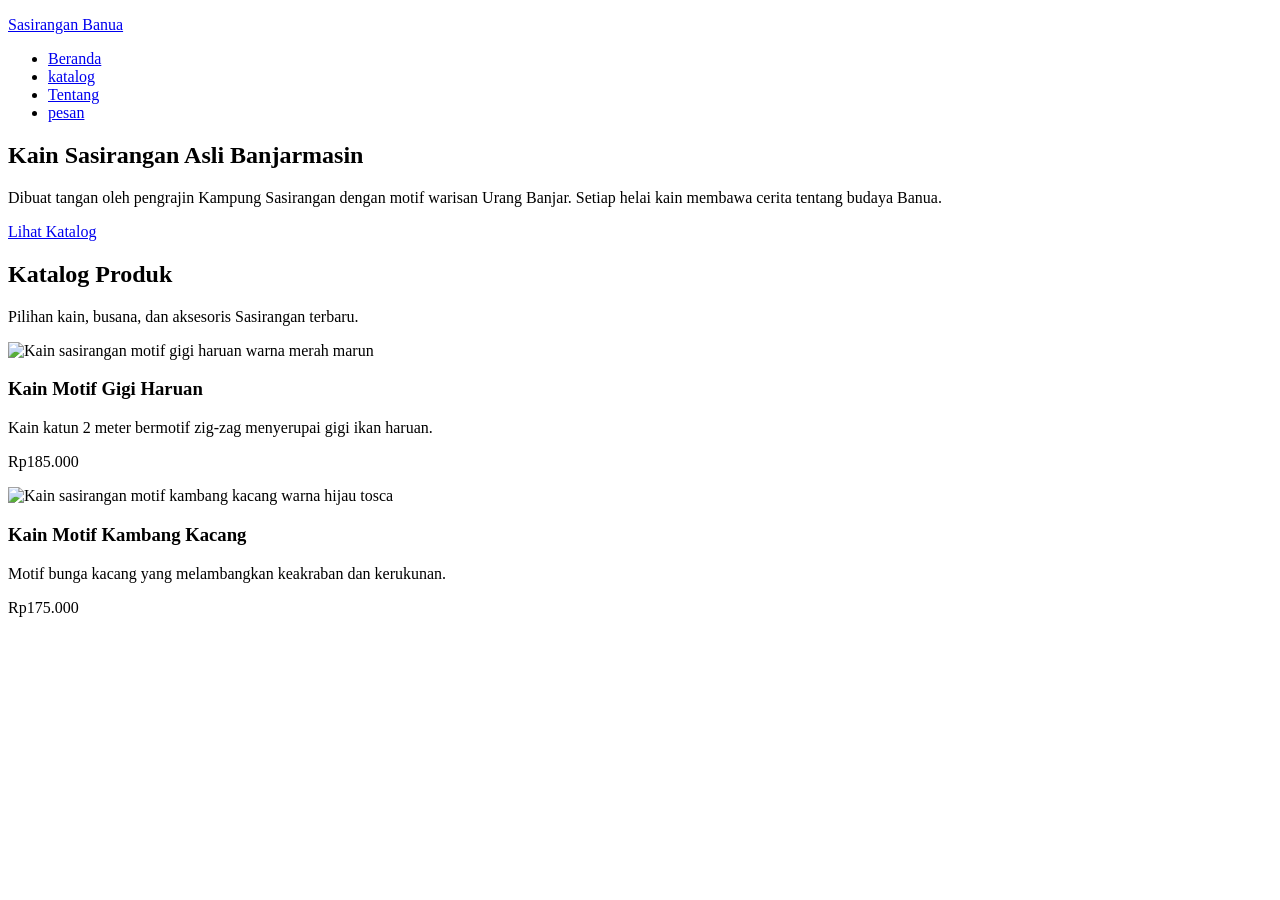
==== index.html @ 01928a01 "Tambah hero dan katalog 6 produk" ====
<!DOCTYPE html>
<html lang="id">
<head>
  <meta charset="UTF-8">
  <meta name="viewport" content="width=device-width", initial-scale="1.0">
  <meta name="description" content="Katalog Kain dan busana sasirangan khas banjarmasin. 
    Karya pengrajinan lokal.">
  <title>Sasirangan Banua | Kain Khas Banjar</title>
</head>
<body>

</body>
</html> 

<!-- ==== Header & Navigasi ==== -->
<header class="header-situs">
  <p class="logo"><a href="index.html">Sasirangan Banua</a></p>
  <nav aria-label ="Navigasi utama">
    <ul class="menu">
      <li><a href="index.html" aria-current="page">Beranda</a></li>
      <li><a href="#katalog">katalog</a></li>
      <li><a href="#tentang">Tentang</a></li>
      <li><a href="kontak.html">pesan</a></li>
    </ul>
  </nav>
</header>

<main> 
  <!-- ========== HERO ========== --> 
  <section class="hero" id="beranda"> 
    <h1>Kain Sasirangan Asli Banjarmasin</h1> 
    <p>Dibuat tangan oleh pengrajin Kampung Sasirangan dengan motif warisan Urang Banjar. 
      Setiap helai kain membawa cerita tentang budaya Banua.</p> 
    <a class="tombol" href="#katalog">Lihat Katalog</a> 
  </section>

  <!-- ========== KATALOG ========== --> 
<section class="bagian" id="katalog"> 
  <h2>Katalog Produk</h2> 
  <p>Pilihan kain, busana, dan aksesoris Sasirangan terbaru.</p> 
 
  <div class="katalog-grid"> 
    <article class="kartu"> 
      <img src="img/gigi-haruan.svg" alt="Kain sasirangan motif gigi haruan warna merah marun" 
        width="600" height="400"> 
      <div class="kartu-isi"> 
        <h3>Kain Motif Gigi Haruan</h3> 
        <p>Kain katun 2 meter bermotif zig-zag menyerupai gigi ikan haruan.</p> 
        <p class="harga">Rp185.000</p> 
      </div> 
    </article> 
 
    <article class="kartu"> 
      <img src="img/kambang-kacang.svg" alt="Kain sasirangan motif kambang kacang warna hijau 
tosca" 
        width="600" height="400"> 
      <div class="kartu-isi"> 
        <h3>Kain Motif Kambang Kacang</h3> 
        <p>Motif bunga kacang yang melambangkan keakraban dan kerukunan.</p> 
        <p class="harga">Rp175.000</p> 
      </div> 
    </article> 
 
    <!-- Tambahkan minimal 4 kartu lagi dengan pola yang sama --> 
  </div> 
</section>
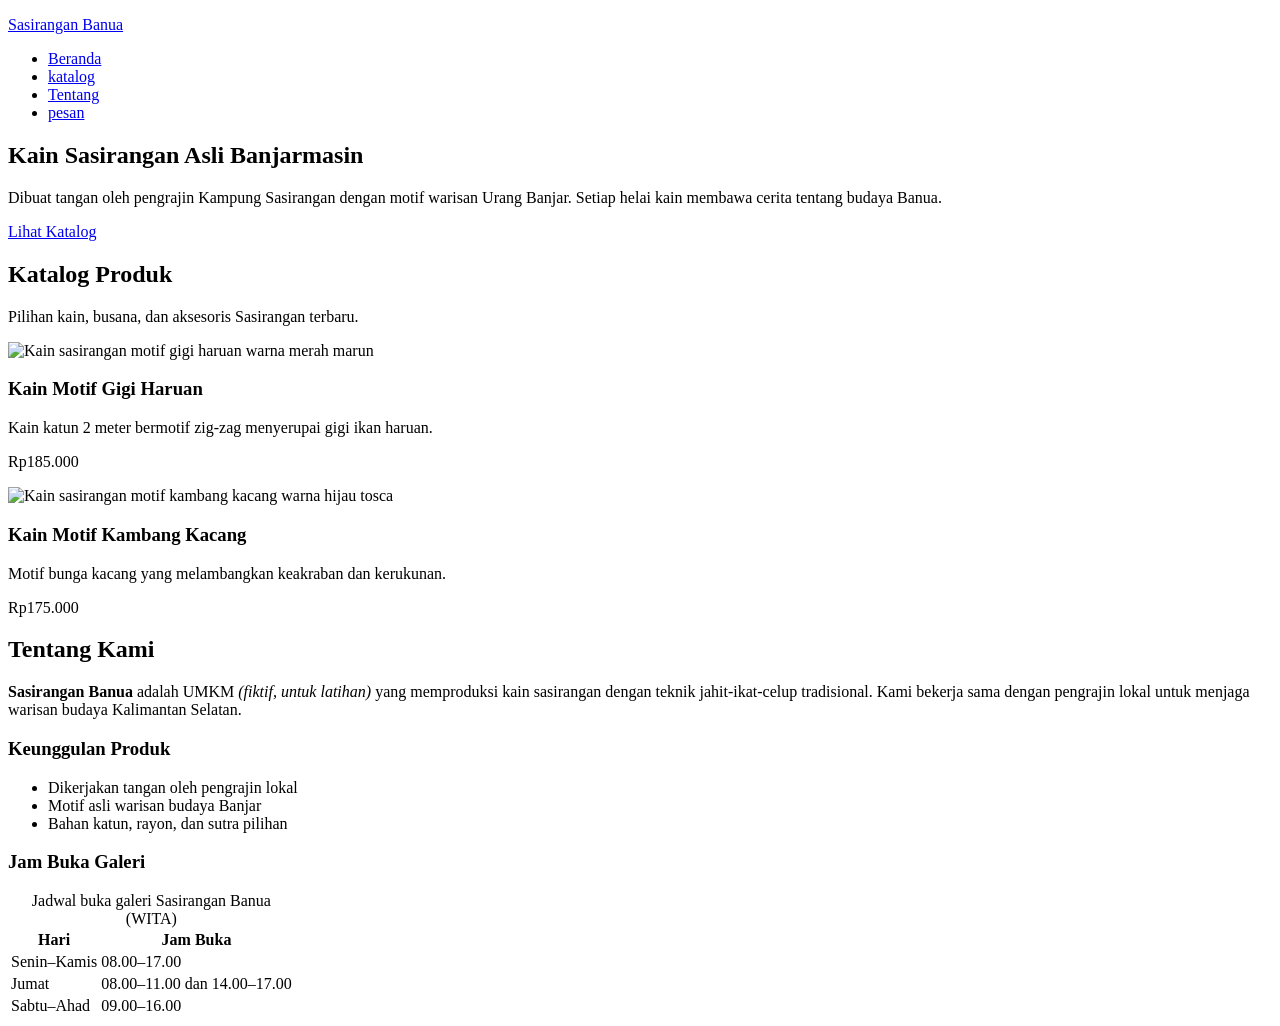
==== commit 3a836223: "Tambah bagian tentang dan tabel jam buka." ====
--- a/index.html
+++ b/index.html
@@ -64,3 +64,44 @@
     <!-- Tambahkan minimal 4 kartu lagi dengan pola yang sama --> 
   </div> 
 </section> 
+
+<!-- ========== TENTANG ========== --> 
+  <section class="bagian" id="tentang"> 
+    <h2>Tentang Kami</h2> 
+    <p><strong>Sasirangan Banua</strong> adalah UMKM <em>(fiktif, untuk latihan)</em> yang 
+      memproduksi kain sasirangan dengan teknik jahit-ikat-celup tradisional. Kami bekerja sama 
+      dengan pengrajin lokal untuk menjaga warisan budaya Kalimantan Selatan.</p> 
+ 
+    <h3>Keunggulan Produk</h3> 
+    <ul> 
+      <li>Dikerjakan tangan oleh pengrajin lokal</li> 
+      <li>Motif asli warisan budaya Banjar</li> 
+      <li>Bahan katun, rayon, dan sutra pilihan</li> 
+    </ul> 
+ 
+    <h3>Jam Buka Galeri</h3> 
+    <table> 
+      <caption>Jadwal buka galeri Sasirangan Banua (WITA)</caption> 
+      <thead> 
+        <tr> 
+          <th scope="col">Hari</th> 
+          <th scope="col">Jam Buka</th> 
+        </tr> 
+      </thead> 
+      <tbody> 
+        <tr> 
+          <td>Senin–Kamis</td> 
+          <td>08.00–17.00</td> 
+        </tr> 
+        <tr> 
+          <td>Jumat</td> 
+          <td>08.00–11.00 dan 14.00–17.00</td> 
+        </tr> 
+        <tr> 
+          <td>Sabtu–Ahad</td> 
+          <td>09.00–16.00</td> 
+        </tr> 
+      </tbody> 
+    </table> 
+  </section> 
+</main>
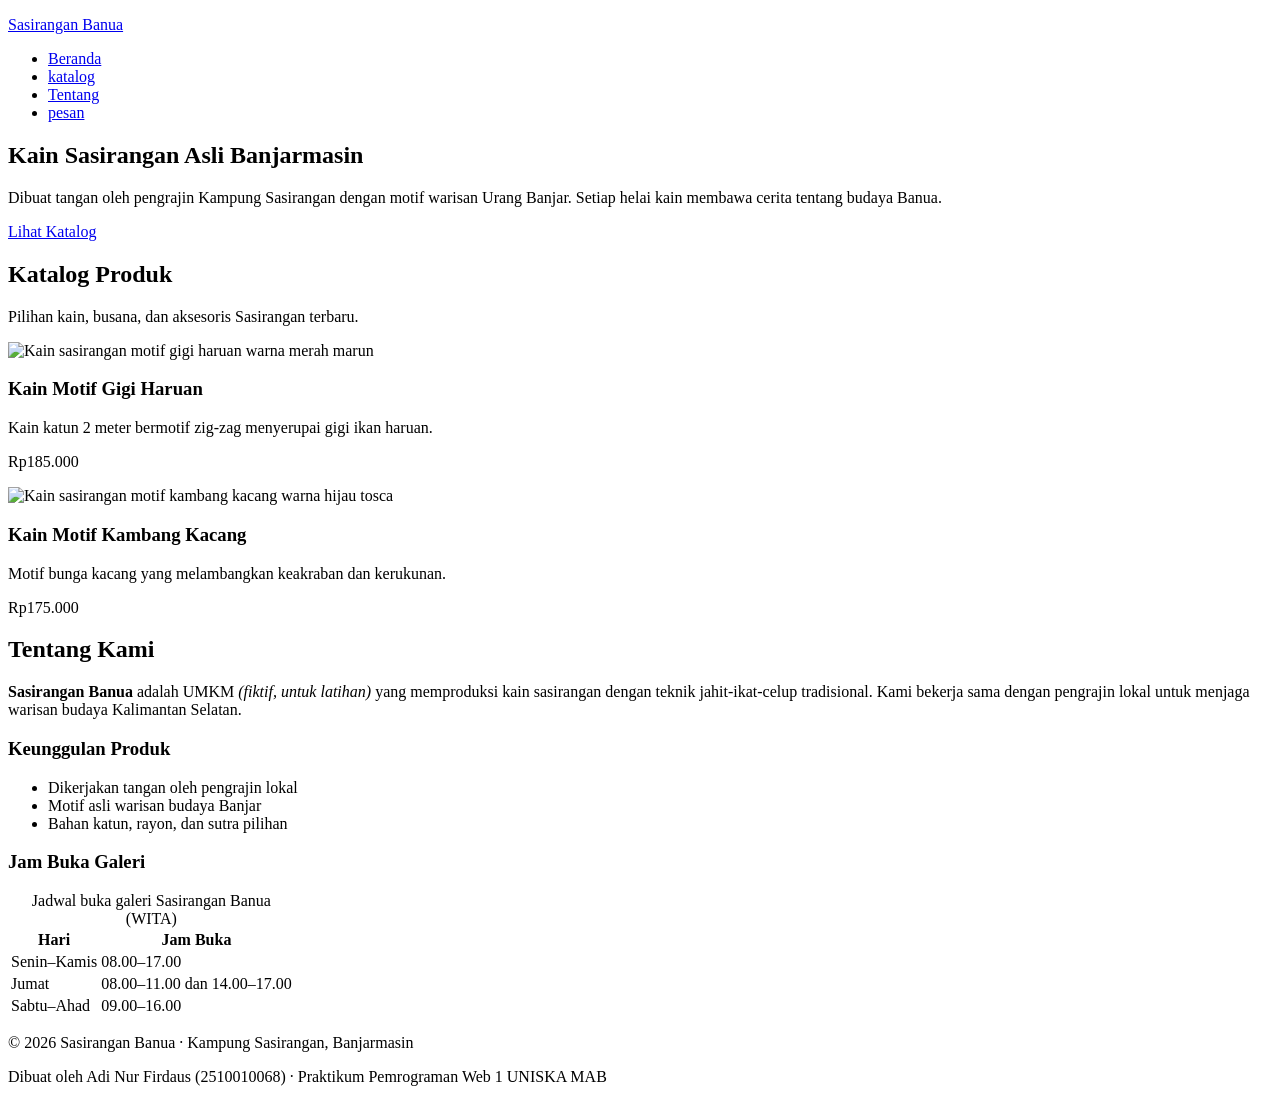
==== commit 964b3903: "Tambah formulir pemesanan di kontak.html" ====
--- a/index.html
+++ b/index.html
@@ -105,3 +105,11 @@
     </table> 
   </section> 
 </main>
+
+ <!-- ========== FOOTER ========== --> 
+  <footer class="footer-situs"> 
+    <p>&copy; 2026 Sasirangan Banua &middot; Kampung Sasirangan, Banjarmasin</p> 
+    <p>Dibuat oleh Adi Nur Firdaus (2510010068) &middot; Praktikum Pemrograman Web 1 UNISKA MAB</p> 
+  </footer> 
+</body> 
+</html>
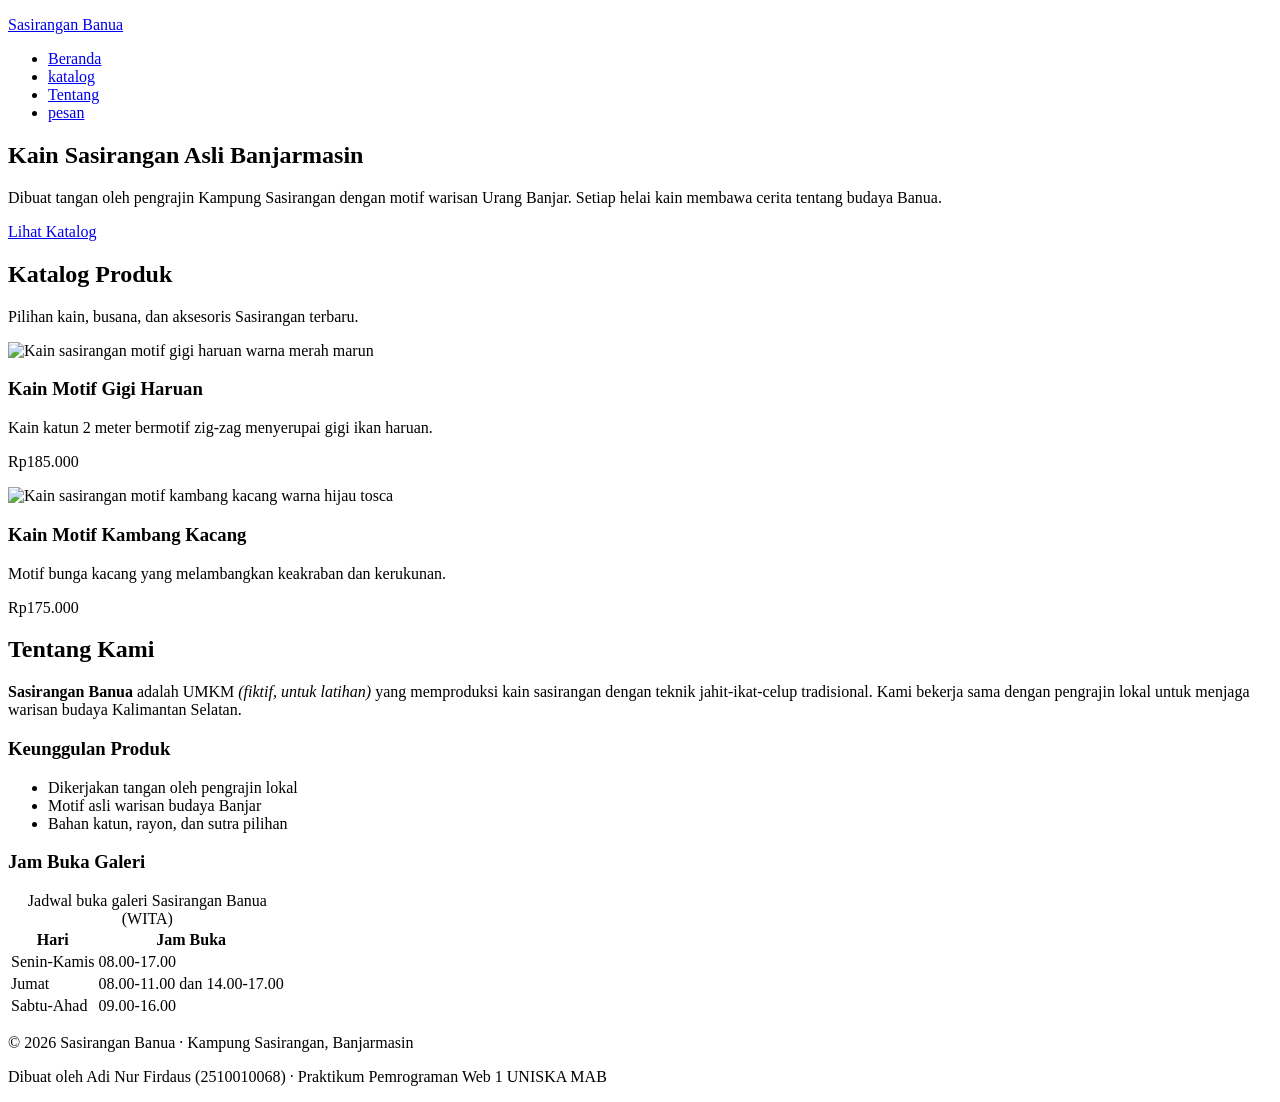
==== commit e57e7e82: "Tambah gaya tabel, formulir, footer, dan media query" ====
--- a/index.html
+++ b/index.html
@@ -6,6 +6,7 @@
   <meta name="description" content="Katalog Kain dan busana sasirangan khas banjarmasin. 
     Karya pengrajinan lokal.">
   <title>Sasirangan Banua | Kain Khas Banjar</title>
+  <link rel="stylesheet" href="css/style.css">
 </head>
 <body>
 
@@ -90,16 +91,16 @@
       </thead> 
       <tbody> 
         <tr> 
-          <td>Senin–Kamis</td> 
-          <td>08.00–17.00</td> 
+          <td>Senin-Kamis</td> 
+          <td>08.00-17.00</td> 
         </tr> 
         <tr> 
           <td>Jumat</td> 
-          <td>08.00–11.00 dan 14.00–17.00</td> 
+          <td>08.00-11.00 dan 14.00-17.00</td> 
         </tr> 
         <tr> 
-          <td>Sabtu–Ahad</td> 
-          <td>09.00–16.00</td> 
+          <td>Sabtu-Ahad</td> 
+          <td>09.00-16.00</td> 
         </tr> 
       </tbody> 
     </table> 
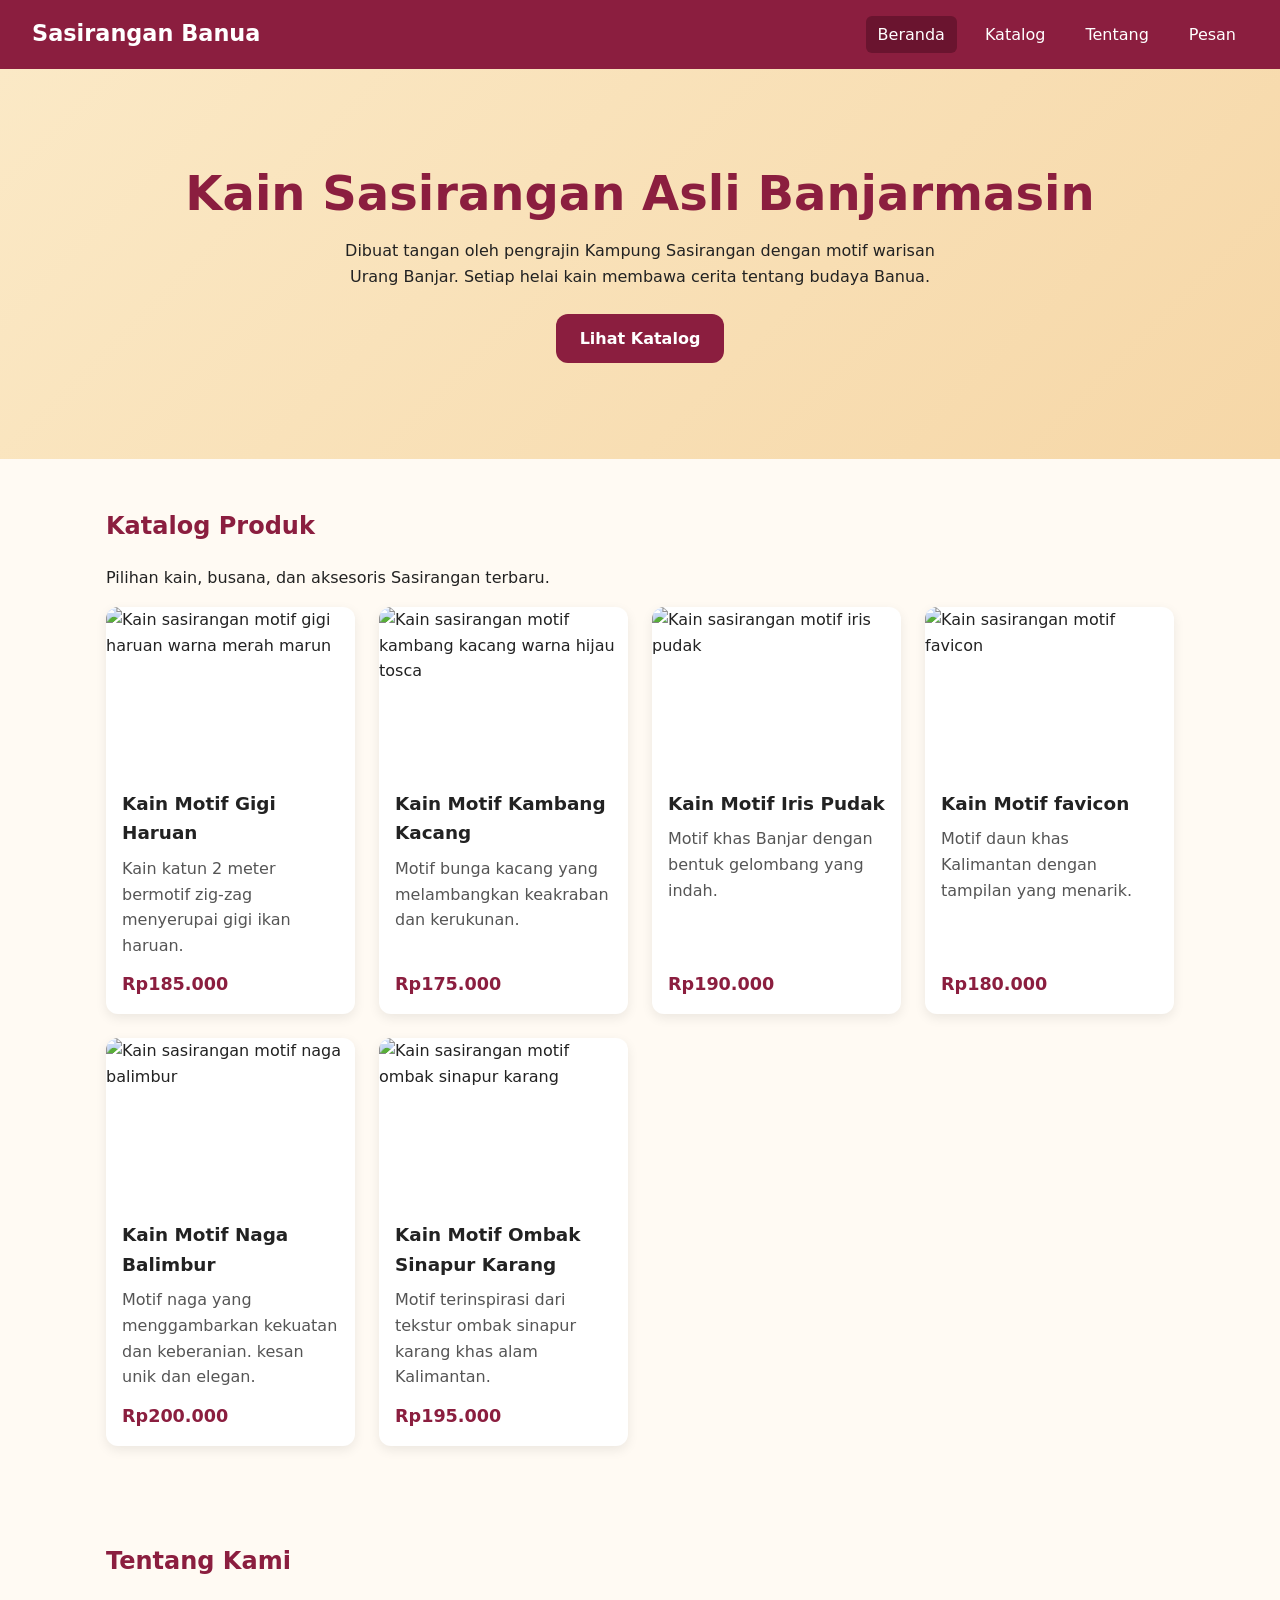
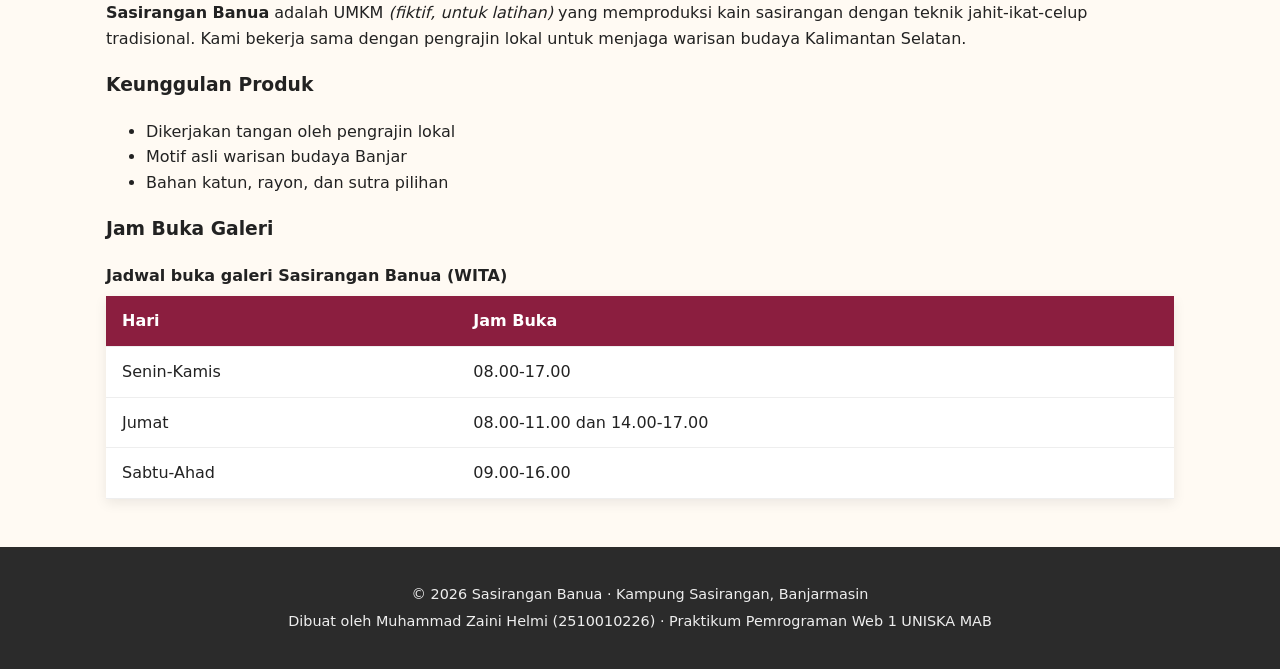
==== commit c07f4532: "Tampilkan katalog dari array data dengan DOM." ====
--- a/index.html
+++ b/index.html
@@ -1,116 +1,330 @@
+
 <!DOCTYPE html>
 <html lang="id">
+
 <head>
-  <meta charset="UTF-8">
-  <meta name="viewport" content="width=device-width", initial-scale="1.0">
-  <meta name="description" content="Katalog Kain dan busana sasirangan khas banjarmasin. 
-    Karya pengrajinan lokal.">
-  <title>Sasirangan Banua | Kain Khas Banjar</title>
-  <link rel="stylesheet" href="css/style.css">
+    <meta charset="UTF-8">
+    <meta name="viewport" content="width=device-width, initial-scale=1.0">
+    <meta name="description" content="Katalog kain dan busana Sasirangan khas Banjarmasin karya pengrajin lokal.">
+
+    <title>Sasirangan Banua | Kain Khas Banjar</title>
+
+    <link rel="stylesheet" href="css/style.css">
+    <script src="js/katalog.js" defer></script> 
 </head>
+
 <body>
 
+    <!-- ==================================================
+         HEADER DAN NAVIGASI
+         ================================================== -->
+
+    <header class="header-situs">
+
+        <p class="logo">
+            <a href="index.html">Sasirangan Banua</a>
+        </p>
+
+        <nav aria-label="Navigasi utama">
+            <ul class="menu">
+                <li><a href="index.html" aria-current="page">Beranda</a></li>
+                <li><a href="#katalog">Katalog</a></li>
+                <li><a href="#tentang">Tentang</a></li>
+                <li><a href="kontak.html">Pesan</a></li>
+            </ul>
+        </nav>
+
+    </header>
+
+
+    <!-- ==================================================
+         KONTEN UTAMA
+         ================================================== -->
+
+    <main>
+
+        <!-- ================= HERO ================= -->
+
+        <section class="hero" id="beranda">
+
+            <h1>Kain Sasirangan Asli Banjarmasin</h1>
+
+            <p>
+                Dibuat tangan oleh pengrajin Kampung Sasirangan
+                dengan motif warisan Urang Banjar. Setiap helai
+                kain membawa cerita tentang budaya Banua.
+            </p>
+
+            <a class="tombol" href="#katalog">Lihat Katalog</a>
+
+        </section>
+
+
+        <!-- ================= KATALOG PRODUK ================= -->
+
+        <section class="bagian" id="katalog">
+
+            <h2>Katalog Produk</h2>
+
+            <p>
+                Pilihan kain, busana, dan aksesoris Sasirangan terbaru.
+            </p>
+
+            <div class="katalog-grid">
+
+                <!-- PRODUK 1 -->
+
+                <article class="kartu">
+
+                    <img
+                        src="img/gigi-haruan.svg"
+                        alt="Kain sasirangan motif gigi haruan warna merah marun"
+                        width="600"
+                        height="400"
+                    >
+
+                    <div class="kartu-isi">
+
+                        <h3>Kain Motif Gigi Haruan</h3>
+
+                        <p>
+                            Kain katun 2 meter bermotif zig-zag
+                            menyerupai gigi ikan haruan.
+                        </p>
+
+                        <p class="harga">Rp185.000</p>
+
+                    </div>
+
+                </article>
+
+
+                <!-- PRODUK 2 -->
+
+                <article class="kartu">
+
+                    <img
+                        src="img/kambang-kacang.svg"
+                        alt="Kain sasirangan motif kambang kacang warna hijau tosca"
+                        width="600"
+                        height="400"
+                    >
+
+                    <div class="kartu-isi">
+
+                        <h3>Kain Motif Kambang Kacang</h3>
+
+                        <p>
+                            Motif bunga kacang yang melambangkan
+                            keakraban dan kerukunan.
+                        </p>
+
+                        <p class="harga">Rp175.000</p>
+
+                    </div>
+
+                </article>
+
+
+                <!-- PRODUK 3 -->
+
+                <article class="kartu">
+
+                    <img
+                        src="img/iris-pudak.svg"
+                        alt="Kain sasirangan motif iris pudak"
+                        width="600"
+                        height="400"
+                    >
+
+                    <div class="kartu-isi">
+
+                        <h3>Kain Motif Iris Pudak</h3>
+
+                        <p>
+                            Motif khas Banjar dengan bentuk
+                            gelombang yang indah.
+                        </p>
+
+                        <p class="harga">Rp190.000</p>
+
+                    </div>
+
+                </article>
+
+
+                <!-- PRODUK 4 -->
+
+                <article class="kartu">
+
+                    <img
+                        src="img/favicon.svg"
+                        alt="Kain sasirangan motif favicon"
+                        width="600"
+                        height="400"
+                    >
+
+                    <div class="kartu-isi">
+
+                        <h3>Kain Motif favicon</h3>
+
+                        <p>
+                            Motif daun khas Kalimantan dengan
+                            tampilan yang menarik.
+                        </p>
+
+                        <p class="harga">Rp180.000</p>
+
+                    </div>
+
+                </article>
+
+
+                <!-- PRODUK 5 -->
+
+                <article class="kartu">
+
+                    <img
+                        src="img/naga-balimbur.svg"
+                        alt="Kain sasirangan motif naga balimbur"
+                        width="600"
+                        height="400"
+                    >
+
+                    <div class="kartu-isi">
+
+                        <h3>Kain Motif Naga Balimbur</h3>
+
+                        <p>
+                            Motif naga yang menggambarkan kekuatan dan keberanian.
+                            kesan unik dan elegan.
+                        </p>
+
+                        <p class="harga">Rp200.000</p>
+
+                    </div>
+
+                </article>
+
+
+                <!-- PRODUK 6 -->
+
+                <article class="kartu">
+
+                    <img
+                        src="img/ombak-sinapur-karang.svg"
+                        alt="Kain sasirangan motif ombak sinapur karang"
+                        width="600"
+                        height="400"
+                    >
+
+                    <div class="kartu-isi">
+
+                        <h3>Kain Motif Ombak Sinapur Karang</h3>
+
+                        <p>
+                            Motif terinspirasi dari tekstur
+                            ombak sinapur karang khas alam Kalimantan.
+                        </p>
+
+                        <p class="harga">Rp195.000</p>
+
+                    </div>
+
+                </article>
+
+            </div>
+
+        </section>
+
+
+        <!-- ================= TENTANG KAMI ================= -->
+
+        <section class="bagian" id="tentang">
+
+            <h2>Tentang Kami</h2>
+
+            <p>
+                <strong>Sasirangan Banua</strong> adalah UMKM
+                <em>(fiktif, untuk latihan)</em> yang memproduksi
+                kain sasirangan dengan teknik jahit-ikat-celup
+                tradisional. Kami bekerja sama dengan pengrajin
+                lokal untuk menjaga warisan budaya Kalimantan Selatan.
+            </p>
+
+
+            <!-- KEUNGGULAN PRODUK -->
+
+            <h3>Keunggulan Produk</h3>
+
+            <ul>
+                <li>Dikerjakan tangan oleh pengrajin lokal</li>
+                <li>Motif asli warisan budaya Banjar</li>
+                <li>Bahan katun, rayon, dan sutra pilihan</li>
+            </ul>
+
+
+            <!-- JAM BUKA GALERI -->
+
+            <h3>Jam Buka Galeri</h3>
+
+            <table>
+
+                <caption>
+                    Jadwal buka galeri Sasirangan Banua (WITA)
+                </caption>
+
+                <thead>
+                    <tr>
+                        <th scope="col">Hari</th>
+                        <th scope="col">Jam Buka</th>
+                    </tr>
+                </thead>
+
+                <tbody>
+
+                    <tr>
+                        <td>Senin-Kamis</td>
+                        <td>08.00-17.00</td>
+                    </tr>
+
+                    <tr>
+                        <td>Jumat</td>
+                        <td>08.00-11.00 dan 14.00-17.00</td>
+                    </tr>
+
+                    <tr>
+                        <td>Sabtu-Ahad</td>
+                        <td>09.00-16.00</td>
+                    </tr>
+
+                </tbody>
+
+            </table>
+
+        </section>
+
+    </main>
+
+
+    <!-- ==================================================
+         FOOTER
+         ================================================== -->
+
+    <footer class="footer-situs">
+
+        <p>
+            &copy; 2026 Sasirangan Banua
+            &middot; Kampung Sasirangan, Banjarmasin
+        </p>
+
+        <p>
+            Dibuat oleh Muhammad Zaini Helmi (2510010226)
+            &middot; Praktikum Pemrograman Web 1 UNISKA MAB
+        </p>
+
+    </footer>
+
 </body>
-</html> 
-
-<!-- ==== Header & Navigasi ==== -->
-<header class="header-situs">
-  <p class="logo"><a href="index.html">Sasirangan Banua</a></p>
-  <nav aria-label ="Navigasi utama">
-    <ul class="menu">
-      <li><a href="index.html" aria-current="page">Beranda</a></li>
-      <li><a href="#katalog">katalog</a></li>
-      <li><a href="#tentang">Tentang</a></li>
-      <li><a href="kontak.html">pesan</a></li>
-    </ul>
-  </nav>
-</header>
-
-<main> 
-  <!-- ========== HERO ========== --> 
-  <section class="hero" id="beranda"> 
-    <h1>Kain Sasirangan Asli Banjarmasin</h1> 
-    <p>Dibuat tangan oleh pengrajin Kampung Sasirangan dengan motif warisan Urang Banjar. 
-      Setiap helai kain membawa cerita tentang budaya Banua.</p> 
-    <a class="tombol" href="#katalog">Lihat Katalog</a> 
-  </section>
-
-  <!-- ========== KATALOG ========== --> 
-<section class="bagian" id="katalog"> 
-  <h2>Katalog Produk</h2> 
-  <p>Pilihan kain, busana, dan aksesoris Sasirangan terbaru.</p> 
- 
-  <div class="katalog-grid"> 
-    <article class="kartu"> 
-      <img src="img/gigi-haruan.svg" alt="Kain sasirangan motif gigi haruan warna merah marun" 
-        width="600" height="400"> 
-      <div class="kartu-isi"> 
-        <h3>Kain Motif Gigi Haruan</h3> 
-        <p>Kain katun 2 meter bermotif zig-zag menyerupai gigi ikan haruan.</p> 
-        <p class="harga">Rp185.000</p> 
-      </div> 
-    </article> 
- 
-    <article class="kartu"> 
-      <img src="img/kambang-kacang.svg" alt="Kain sasirangan motif kambang kacang warna hijau 
-tosca" 
-        width="600" height="400"> 
-      <div class="kartu-isi"> 
-        <h3>Kain Motif Kambang Kacang</h3> 
-        <p>Motif bunga kacang yang melambangkan keakraban dan kerukunan.</p> 
-        <p class="harga">Rp175.000</p> 
-      </div> 
-    </article> 
- 
-    <!-- Tambahkan minimal 4 kartu lagi dengan pola yang sama --> 
-  </div> 
-</section> 
-
-<!-- ========== TENTANG ========== --> 
-  <section class="bagian" id="tentang"> 
-    <h2>Tentang Kami</h2> 
-    <p><strong>Sasirangan Banua</strong> adalah UMKM <em>(fiktif, untuk latihan)</em> yang 
-      memproduksi kain sasirangan dengan teknik jahit-ikat-celup tradisional. Kami bekerja sama 
-      dengan pengrajin lokal untuk menjaga warisan budaya Kalimantan Selatan.</p> 
- 
-    <h3>Keunggulan Produk</h3> 
-    <ul> 
-      <li>Dikerjakan tangan oleh pengrajin lokal</li> 
-      <li>Motif asli warisan budaya Banjar</li> 
-      <li>Bahan katun, rayon, dan sutra pilihan</li> 
-    </ul> 
- 
-    <h3>Jam Buka Galeri</h3> 
-    <table> 
-      <caption>Jadwal buka galeri Sasirangan Banua (WITA)</caption> 
-      <thead> 
-        <tr> 
-          <th scope="col">Hari</th> 
-          <th scope="col">Jam Buka</th> 
-        </tr> 
-      </thead> 
-      <tbody> 
-        <tr> 
-          <td>Senin-Kamis</td> 
-          <td>08.00-17.00</td> 
-        </tr> 
-        <tr> 
-          <td>Jumat</td> 
-          <td>08.00-11.00 dan 14.00-17.00</td> 
-        </tr> 
-        <tr> 
-          <td>Sabtu-Ahad</td> 
-          <td>09.00-16.00</td> 
-        </tr> 
-      </tbody> 
-    </table> 
-  </section> 
-</main>
-
- <!-- ========== FOOTER ========== --> 
-  <footer class="footer-situs"> 
-    <p>&copy; 2026 Sasirangan Banua &middot; Kampung Sasirangan, Banjarmasin</p> 
-    <p>Dibuat oleh Adi Nur Firdaus (2510010068) &middot; Praktikum Pemrograman Web 1 UNISKA MAB</p> 
-  </footer> 
-</body> 
+
 </html>
--- a/css/style.css
+++ b/css/style.css
@@ -0,0 +1,413 @@
+
+/* =========================================================
+   Sasirangan Banua — style.css
+   Pendekatan: Mobile First
+   Gaya dasar untuk HP, kemudian disesuaikan untuk
+   layar tablet dan desktop menggunakan media query.
+   ========================================================= */
+
+
+/* =========================================================
+   1. VARIABEL (CUSTOM PROPERTIES)
+   ========================================================= */
+
+:root {
+    --warna-utama: #8b1e3f;          /* Merah marun sasirangan */
+    --warna-utama-gelap: #6a142f;
+    --warna-aksen: #e0a526;          /* Kuning kunyit */
+    --warna-krem: #fbe9c6;
+    --warna-teks: #222222;
+    --warna-teks-lembut: #555555;
+    --warna-latar: #fffaf3;
+    --warna-kartu: #ffffff;
+
+    --radius: 12px;
+    --bayangan: 0 4px 12px rgba(0, 0, 0, 0.08);
+    --lebar-maks: 1100px;
+}
+
+
+/* =========================================================
+   2. RESET RINGAN DAN DASAR
+   ========================================================= */
+
+*,
+*::before,
+*::after {
+    box-sizing: border-box;
+}
+
+html {
+    scroll-behavior: smooth;
+    scroll-padding-top: 7rem;
+}
+
+body {
+    margin: 0;
+    font-family: "Segoe UI", system-ui, -apple-system, Roboto, Arial, sans-serif;
+    font-size: 1rem;
+    line-height: 1.6;
+    color: var(--warna-teks);
+    background-color: var(--warna-latar);
+}
+
+img {
+    display: block;
+    max-width: 100%;
+    height: auto;
+}
+
+a {
+    color: var(--warna-utama);
+}
+
+/* Penanda fokus untuk pengguna keyboard — JANGAN dihapus */
+
+a:focus-visible,
+button:focus-visible,
+input:focus-visible,
+select:focus-visible,
+textarea:focus-visible {
+    outline: 3px solid var(--warna-utama-gelap);
+    outline-offset: 2px;
+}
+
+
+/* =========================================================
+   3. HEADER DAN NAVIGASI (FLEXBOX)
+   ========================================================= */
+
+.header-situs {
+    position: sticky;
+    top: 0;
+    z-index: 10;
+
+    display: flex;
+    flex-direction: column;
+    align-items: center;
+    gap: 0.5rem;
+
+    padding: 1rem;
+    background-color: var(--warna-utama);
+    color: #ffffff;
+}
+
+.logo {
+    margin: 0;
+    font-size: 1.4rem;
+    font-weight: 700;
+}
+
+.logo a {
+    color: inherit;
+    text-decoration: none;
+}
+
+.menu {
+    display: flex;
+    flex-wrap: wrap;
+    justify-content: center;
+    gap: 0.25rem 1rem;
+
+    margin: 0;
+    padding: 0;
+    list-style: none;
+}
+
+.menu a {
+    display: block;
+    padding: 0.35rem 0.75rem;
+    border-radius: 6px;
+
+    color: #ffffff;
+    text-decoration: none;
+}
+
+.menu a:hover,
+.menu a[aria-current="page"] {
+    background-color: var(--warna-utama-gelap);
+}
+
+/* Fokus putih agar terlihat pada latar header gelap */
+
+.header-situs a:focus-visible {
+    outline-color: #ffffff;
+}
+
+
+/* =========================================================
+   4. HERO
+   ========================================================= */
+
+.hero {
+    padding: 4rem 1rem;
+    text-align: center;
+    background: linear-gradient(
+        135deg,
+        var(--warna-krem),
+        #f6d7a7
+    );
+}
+
+.hero h1 {
+    margin: 0 0 1rem;
+    font-size: clamp(1.8rem, 5vw, 3rem);
+    line-height: 1.2;
+    color: var(--warna-utama);
+}
+
+.hero p {
+    max-width: 40rem;
+    margin: 0 auto 1.5rem;
+}
+
+
+/* =========================================================
+   5. TOMBOL
+   ========================================================= */
+
+.tombol {
+    display: inline-block;
+    padding: 0.75rem 1.5rem;
+    border: none;
+    border-radius: var(--radius);
+
+    background-color: var(--warna-utama);
+    color: #ffffff;
+
+    font: inherit;
+    font-weight: 600;
+    text-decoration: none;
+
+    cursor: pointer;
+    transition: background-color 0.2s ease, transform 0.2s ease;
+}
+
+.tombol:hover {
+    background-color: var(--warna-utama-gelap);
+    transform: translateY(-2px);
+}
+
+
+/* =========================================================
+   6. BAGIAN (SECTION) UMUM
+   ========================================================= */
+
+.bagian {
+    max-width: var(--lebar-maks);
+    margin-inline: auto;
+    padding: 3rem 1rem;
+}
+
+.bagian h1,
+.bagian h2 {
+    margin-top: 0;
+    color: var(--warna-utama);
+}
+
+
+/* =========================================================
+   7. KATALOG (CSS GRID)
+   ========================================================= */
+
+.katalog-grid {
+    display: grid;
+    grid-template-columns: repeat(auto-fill, minmax(240px, 1fr));
+    gap: 1.5rem;
+}
+
+.kartu {
+    display: flex;
+    flex-direction: column;
+    overflow: hidden;
+
+    border-radius: var(--radius);
+    background-color: var(--warna-kartu);
+    box-shadow: var(--bayangan);
+
+    transition: transform 0.2s ease;
+}
+
+.kartu:hover {
+    transform: translateY(-4px);
+}
+
+.kartu img {
+    width: 100%;
+    aspect-ratio: 3 / 2;
+    object-fit: cover;
+}
+
+.kartu-isi {
+    display: flex;
+    flex-direction: column;
+    flex-grow: 1;
+
+    padding: 1rem;
+}
+
+.kartu h3 {
+    margin: 0 0 0.5rem;
+    font-size: 1.15rem;
+}
+
+.kartu p {
+    margin: 0 0 0.75rem;
+    color: var(--warna-teks-lembut);
+}
+
+.kartu .harga {
+    margin-top: auto;
+    margin-bottom: 0;
+
+    font-size: 1.1rem;
+    font-weight: 700;
+    color: var(--warna-utama);
+}
+
+
+/* =========================================================
+   8. TABEL
+   ========================================================= */
+
+table {
+    width: 100%;
+    border-collapse: collapse;
+
+    background-color: var(--warna-kartu);
+    box-shadow: var(--bayangan);
+}
+
+caption {
+    margin-bottom: 0.5rem;
+    font-weight: 600;
+    text-align: left;
+}
+
+th,
+td {
+    padding: 0.75rem 1rem;
+    border-bottom: 1px solid #eeeeee;
+    text-align: left;
+}
+
+thead th {
+    background-color: var(--warna-utama);
+    color: #ffffff;
+}
+
+
+/* =========================================================
+   9. FORMULIR
+   ========================================================= */
+
+.form-pesan {
+    display: grid;
+    gap: 1rem;
+
+    max-width: 40rem;
+    padding: 1.5rem;
+
+    border-radius: var(--radius);
+    background-color: var(--warna-kartu);
+    box-shadow: var(--bayangan);
+}
+
+.kolom {
+    display: flex;
+    flex-direction: column;
+    gap: 0.35rem;
+}
+
+label,
+legend {
+    font-weight: 600;
+}
+
+input,
+select,
+textarea {
+    width: 100%;
+    padding: 0.65rem 0.75rem;
+
+    border: 1px solid #b5b5b5;
+    border-radius: 8px;
+
+    font: inherit;
+}
+
+fieldset {
+    display: flex;
+    flex-direction: column;
+    gap: 0.35rem;
+
+    border: 1px solid #dddddd;
+    border-radius: 8px;
+}
+
+fieldset label,
+.cek {
+    display: flex;
+    align-items: center;
+    gap: 0.5rem;
+
+    font-weight: 400;
+}
+
+input[type="radio"],
+input[type="checkbox"] {
+    width: auto;
+}
+
+
+/* =========================================================
+   10. FOOTER
+   ========================================================= */
+
+.footer-situs {
+    padding: 2rem 1rem;
+
+    background-color: #2b2b2b;
+    color: #eeeeee;
+
+    font-size: 0.9rem;
+    text-align: center;
+}
+
+.footer-situs p {
+    margin: 0.25rem 0;
+}
+
+
+/* =========================================================
+   11. RESPONSIF: TABLET DAN DESKTOP
+   ========================================================= */
+
+@media (min-width: 768px) {
+    .header-situs {
+        flex-direction: row;
+        justify-content: space-between;
+        padding-inline: 2rem;
+    }
+
+    .hero {
+        padding: 6rem 2rem;
+    }
+}
+
+
+/* =========================================================
+   12. AKSESIBILITAS: REDUCED MOTION
+   ========================================================= */
+
+/* Hormati pengguna yang tidak ingin banyak animasi */
+
+@media (prefers-reduced-motion: reduce) {
+    html {
+        scroll-behavior: auto;
+    }
+
+    * {
+        transition: none !important;
+    }
+}
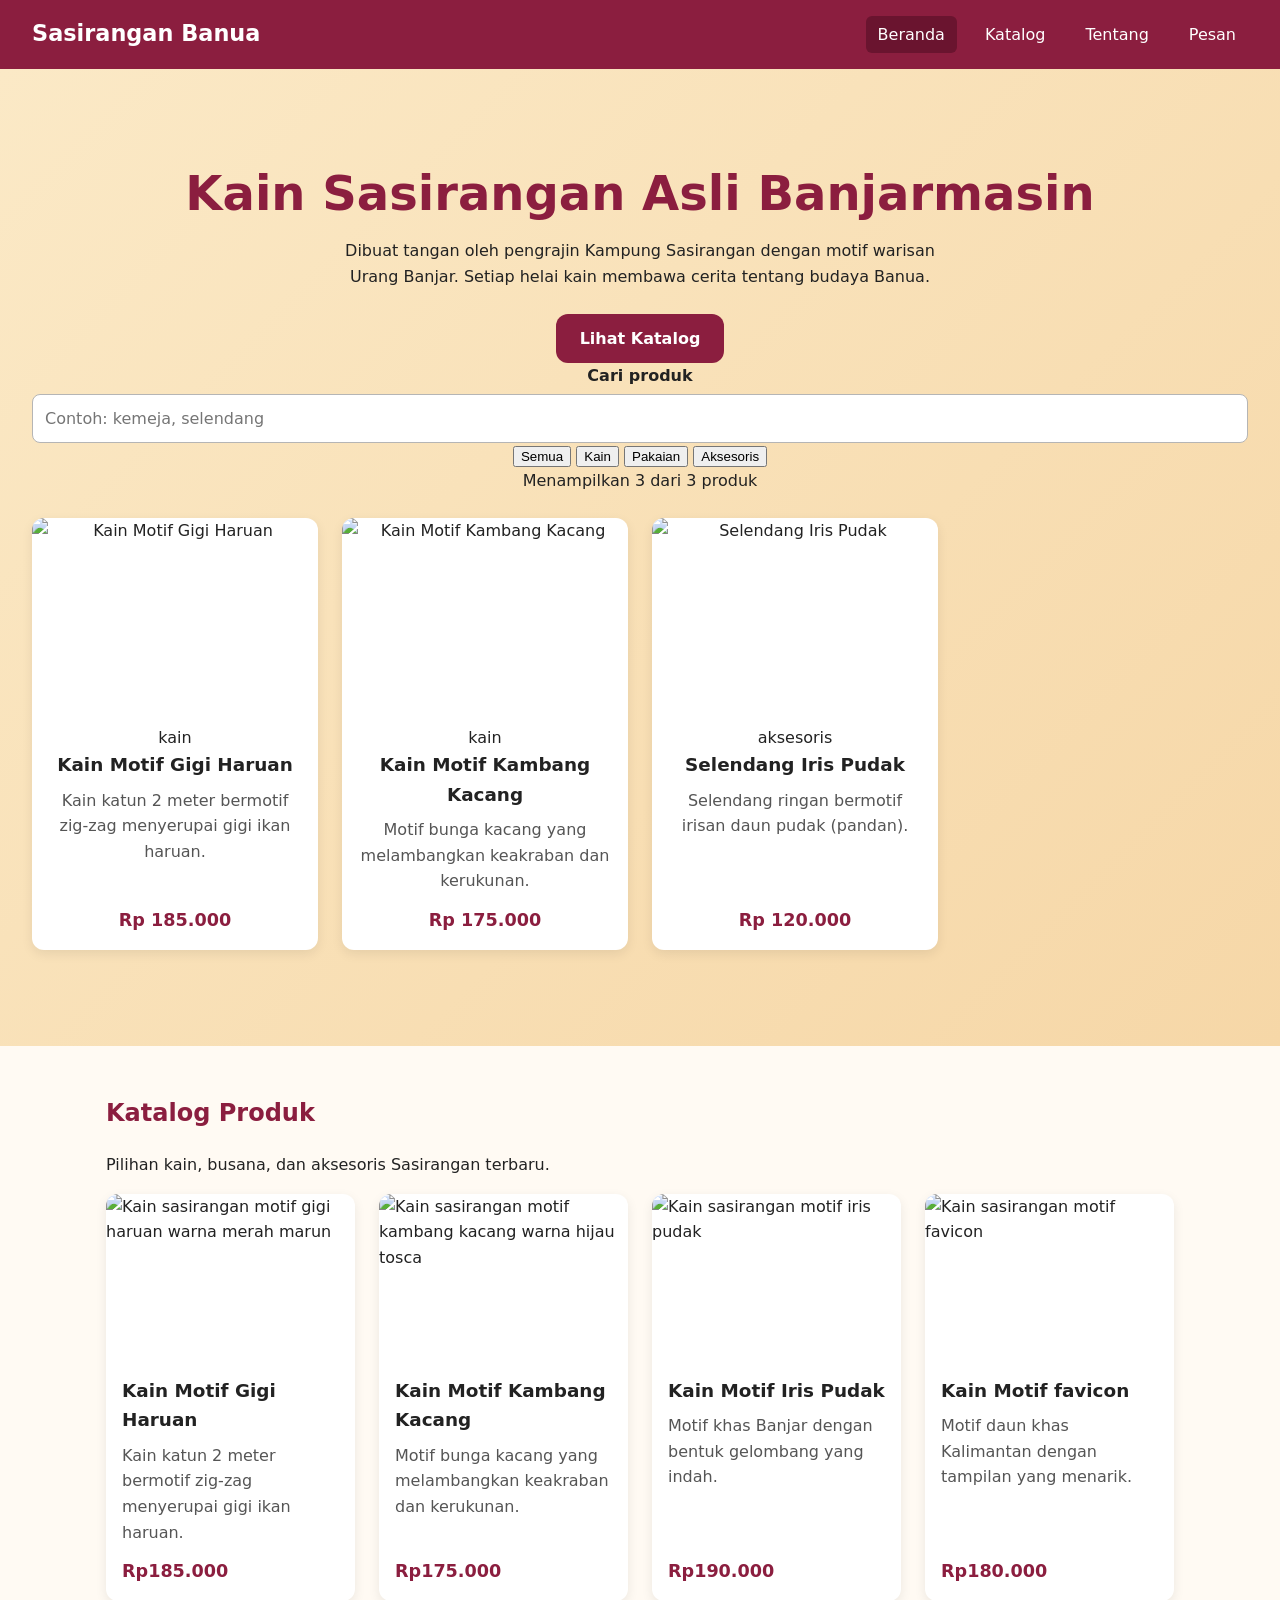
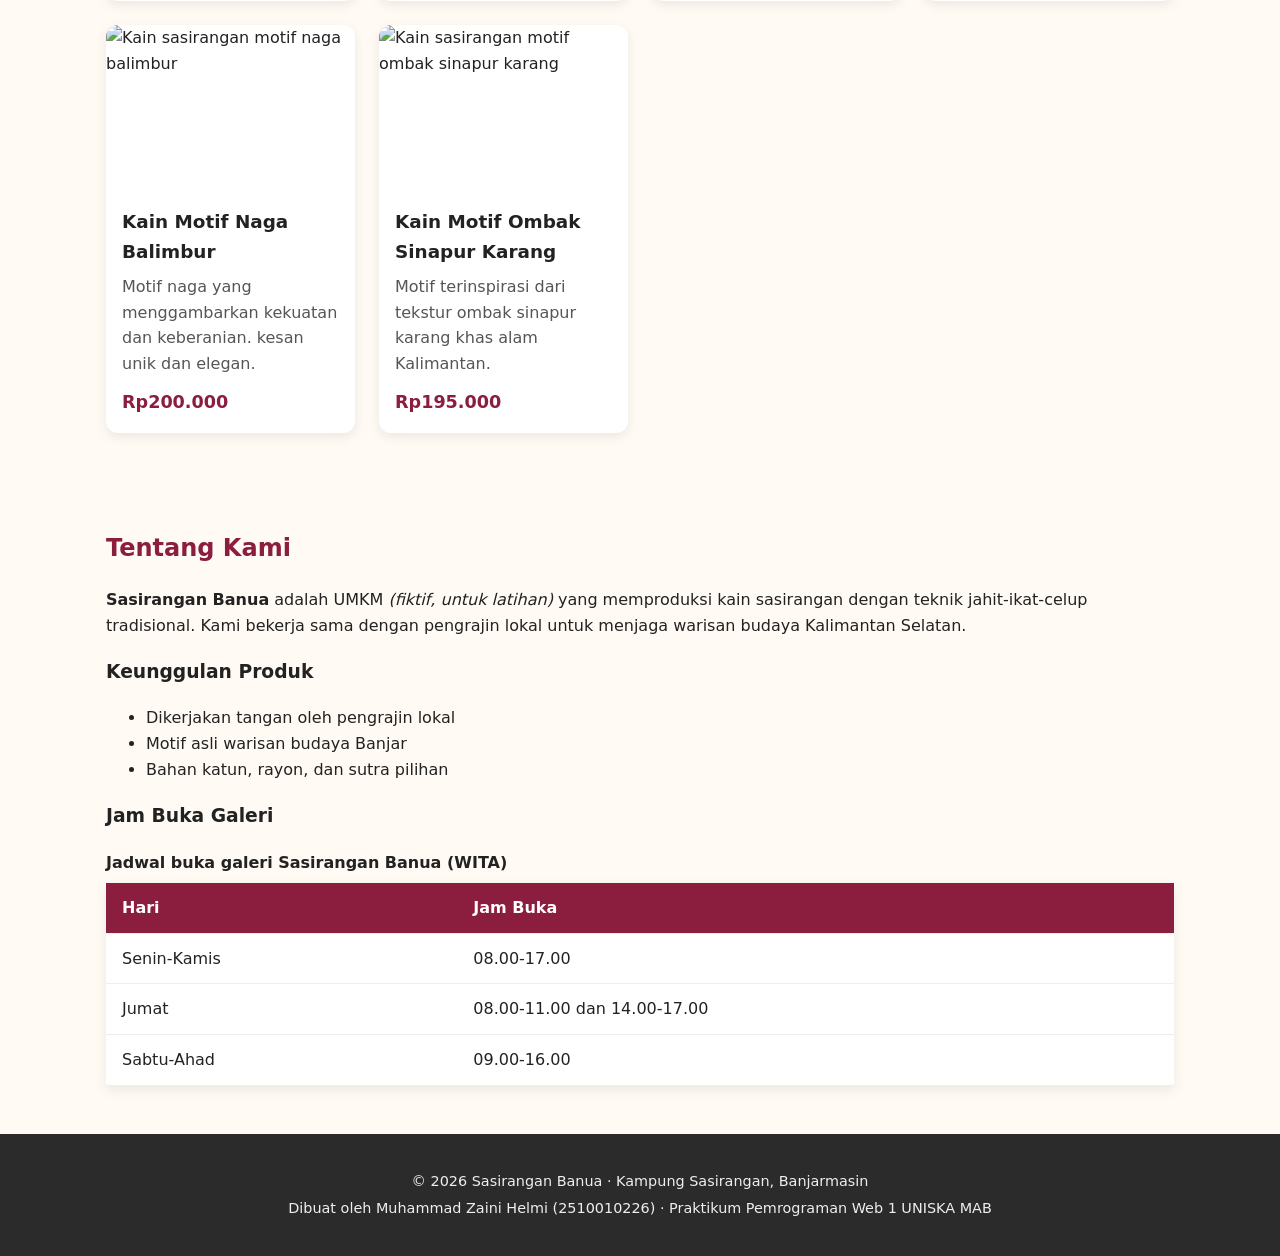
==== commit 6914c5dc: "Tambah validasi formulir dan ringkasan pesan WhatsApp." ====
--- a/index.html
+++ b/index.html
@@ -56,6 +56,99 @@
             </p>
 
             <a class="tombol" href="#katalog">Lihat Katalog</a>
+            
+
+<div class="kontrol-katalog">
+
+    <!-- Kolom Pencarian Produk -->
+
+    <div class="kolom">
+
+        <label for="cari">Cari produk</label>
+
+        <input
+            type="search"
+            id="cari"
+            placeholder="Contoh: kemeja, selendang"
+        >
+
+    </div>
+
+
+    <!-- Filter Kategori Produk -->
+
+    <div
+        class="filter"
+        role="group"
+        aria-label="Filter kategori"
+    >
+
+        <button
+            type="button"
+            class="tombol-filter aktif"
+            data-kategori="semua"
+            aria-pressed="true"
+        >
+            Semua
+        </button>
+
+        <button
+            type="button"
+            class="tombol-filter"
+            data-kategori="kain"
+            aria-pressed="false"
+        >
+            Kain
+        </button>
+
+        <button
+            type="button"
+            class="tombol-filter"
+            data-kategori="pakaian"
+            aria-pressed="false"
+        >
+            Pakaian
+        </button>
+
+        <button
+            type="button"
+            class="tombol-filter"
+            data-kategori="aksesoris"
+            aria-pressed="false"
+        >
+            Aksesoris
+        </button>
+
+    </div>
+
+</div>
+
+
+<!-- Informasi Jumlah Produk -->
+
+<p
+    id="info-jumlah"
+    class="info-jumlah"
+    aria-live="polite"
+></p>
+
+
+<!-- Tempat Menampilkan Daftar Katalog -->
+
+<div
+    id="daftar-katalog"
+    class="katalog-grid"
+></div>
+
+
+<!-- Pesan Jika JavaScript Tidak Aktif -->
+
+<noscript>
+    <p>
+        Aktifkan JavaScript untuk melihat katalog produk.
+    </p>
+</noscript>
+
 
         </section>
 
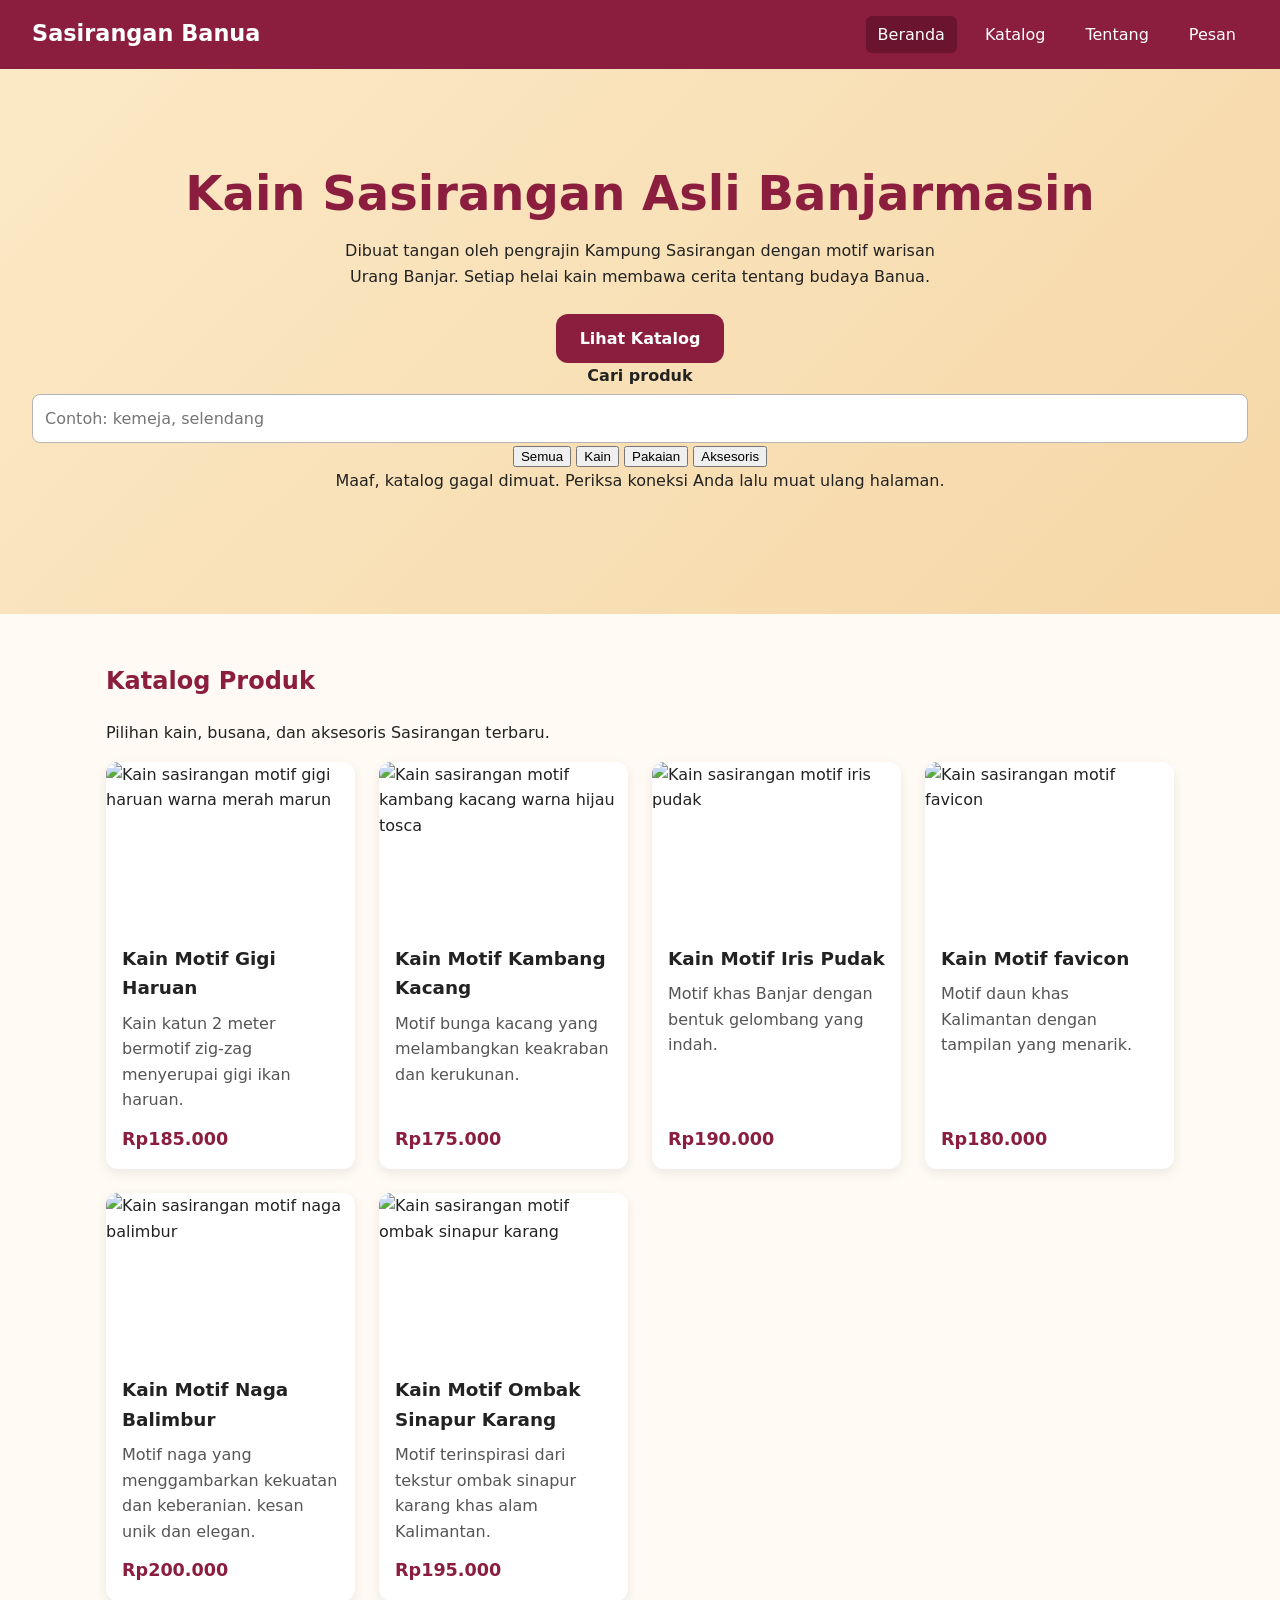
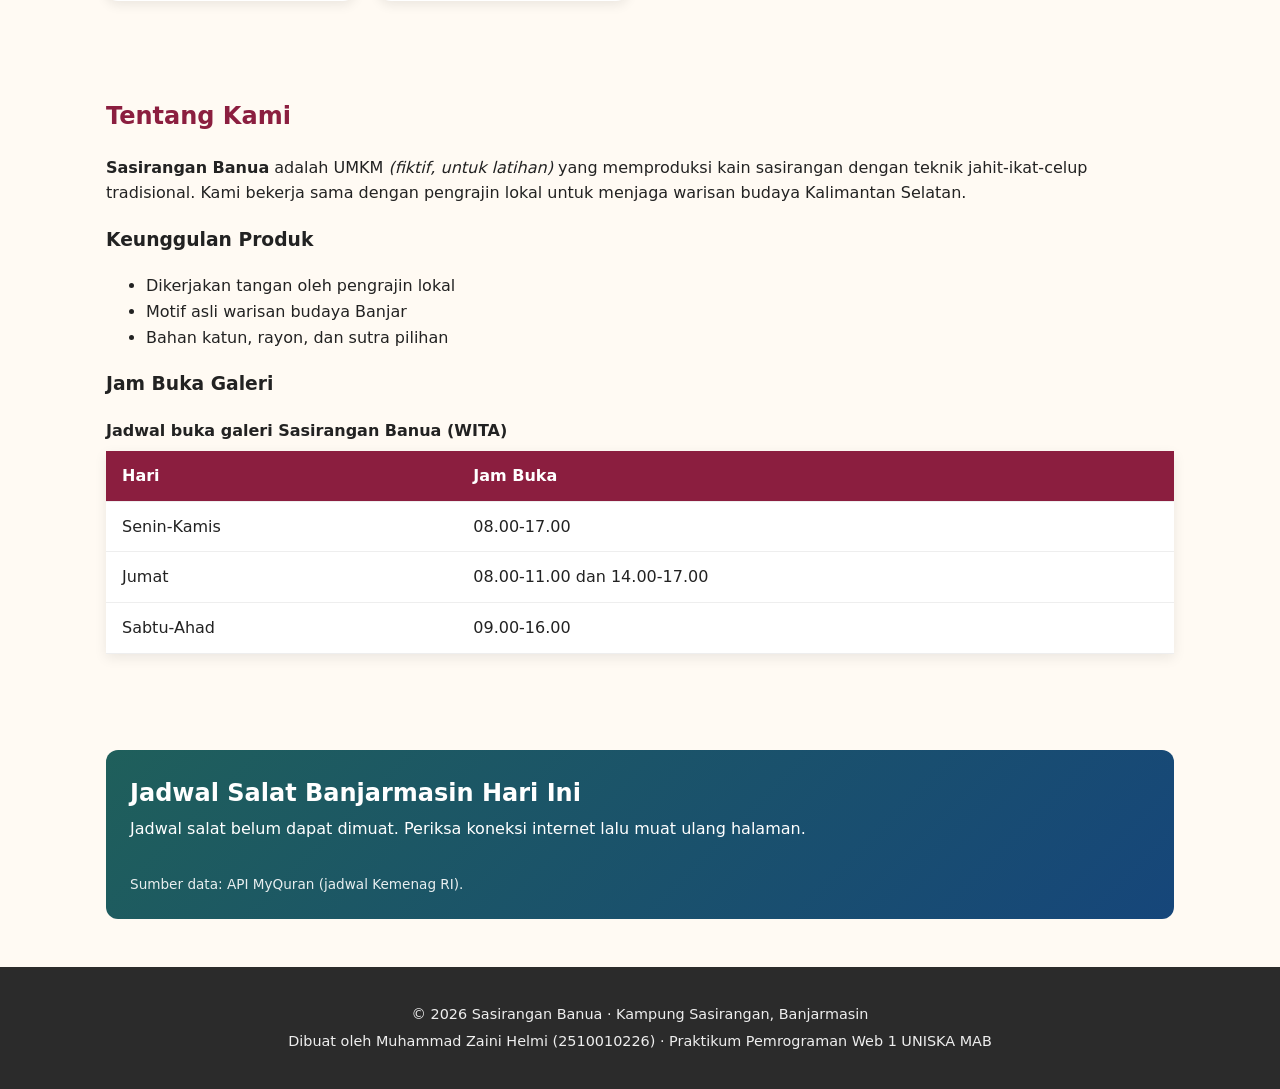
==== commit 33bd5cb0: "Tambah widget jadwal salat dari API MyQuran." ====
--- a/index.html
+++ b/index.html
@@ -11,6 +11,8 @@
 
     <link rel="stylesheet" href="css/style.css">
     <script src="js/katalog.js" defer></script> 
+    <script src="js/jadwal-salat.js" defer></script>
+    <link rel="icon" href="img/favicon.svg" type="image/svg+xml">
 </head>
 
 <body>
@@ -397,6 +399,16 @@
 
         </section>
 
+        <!-- ========== JADWAL SALAT (data dari API) ========== -->
+<section class="bagian" id="jadwal">
+ <div class="jadwal-salat" id="jadwal-salat">
+ <h2>Jadwal Salat Banjarmasin Hari Ini</h2>
+ <p class="status" aria-live="polite">Memuat jadwal salat...</p>
+ <ul class="daftar-waktu" hidden></ul>
+ <p class="sumber">Sumber data: API MyQuran (jadwal Kemenag RI).</p>
+ </div>
+</section>
+
     </main>
 
 
--- a/css/style.css
+++ b/css/style.css
@@ -411,3 +411,42 @@
         transition: none !important;
     }
 }
+
+/* ---------- 13. Widget jadwal salat (Modul 4) ---------- */
+.jadwal-salat {
+ padding: 1.5rem;
+ border-radius: var(--radius);
+ background: linear-gradient(135deg, #1f5f5b, #16467a);
+ color: #ffffff;
+}
+.jadwal-salat h2 {
+ margin: 0 0 0.25rem;
+ color: #ffffff;
+}
+.jadwal-salat .status {
+ margin: 0 0 1rem;
+}
+.daftar-waktu {
+ display: grid;
+ grid-template-columns: repeat(auto-fit, minmax(110px, 1fr));
+ gap: 0.75rem;
+ margin: 0;
+ padding: 0;
+ list-style: none;
+}
+.daftar-waktu li {
+ display: flex;
+ flex-direction: column;
+ align-items: center;
+ padding: 0.75rem;
+ border-radius: 10px;
+ background-color: rgba(255, 255, 255, 0.15);
+}
+.daftar-waktu strong {
+ font-size: 1.4rem;
+}
+.jadwal-salat .sumber {
+ margin: 1rem 0 0;
+ font-size: 0.85rem;
+ opacity: 0.9;
+}
